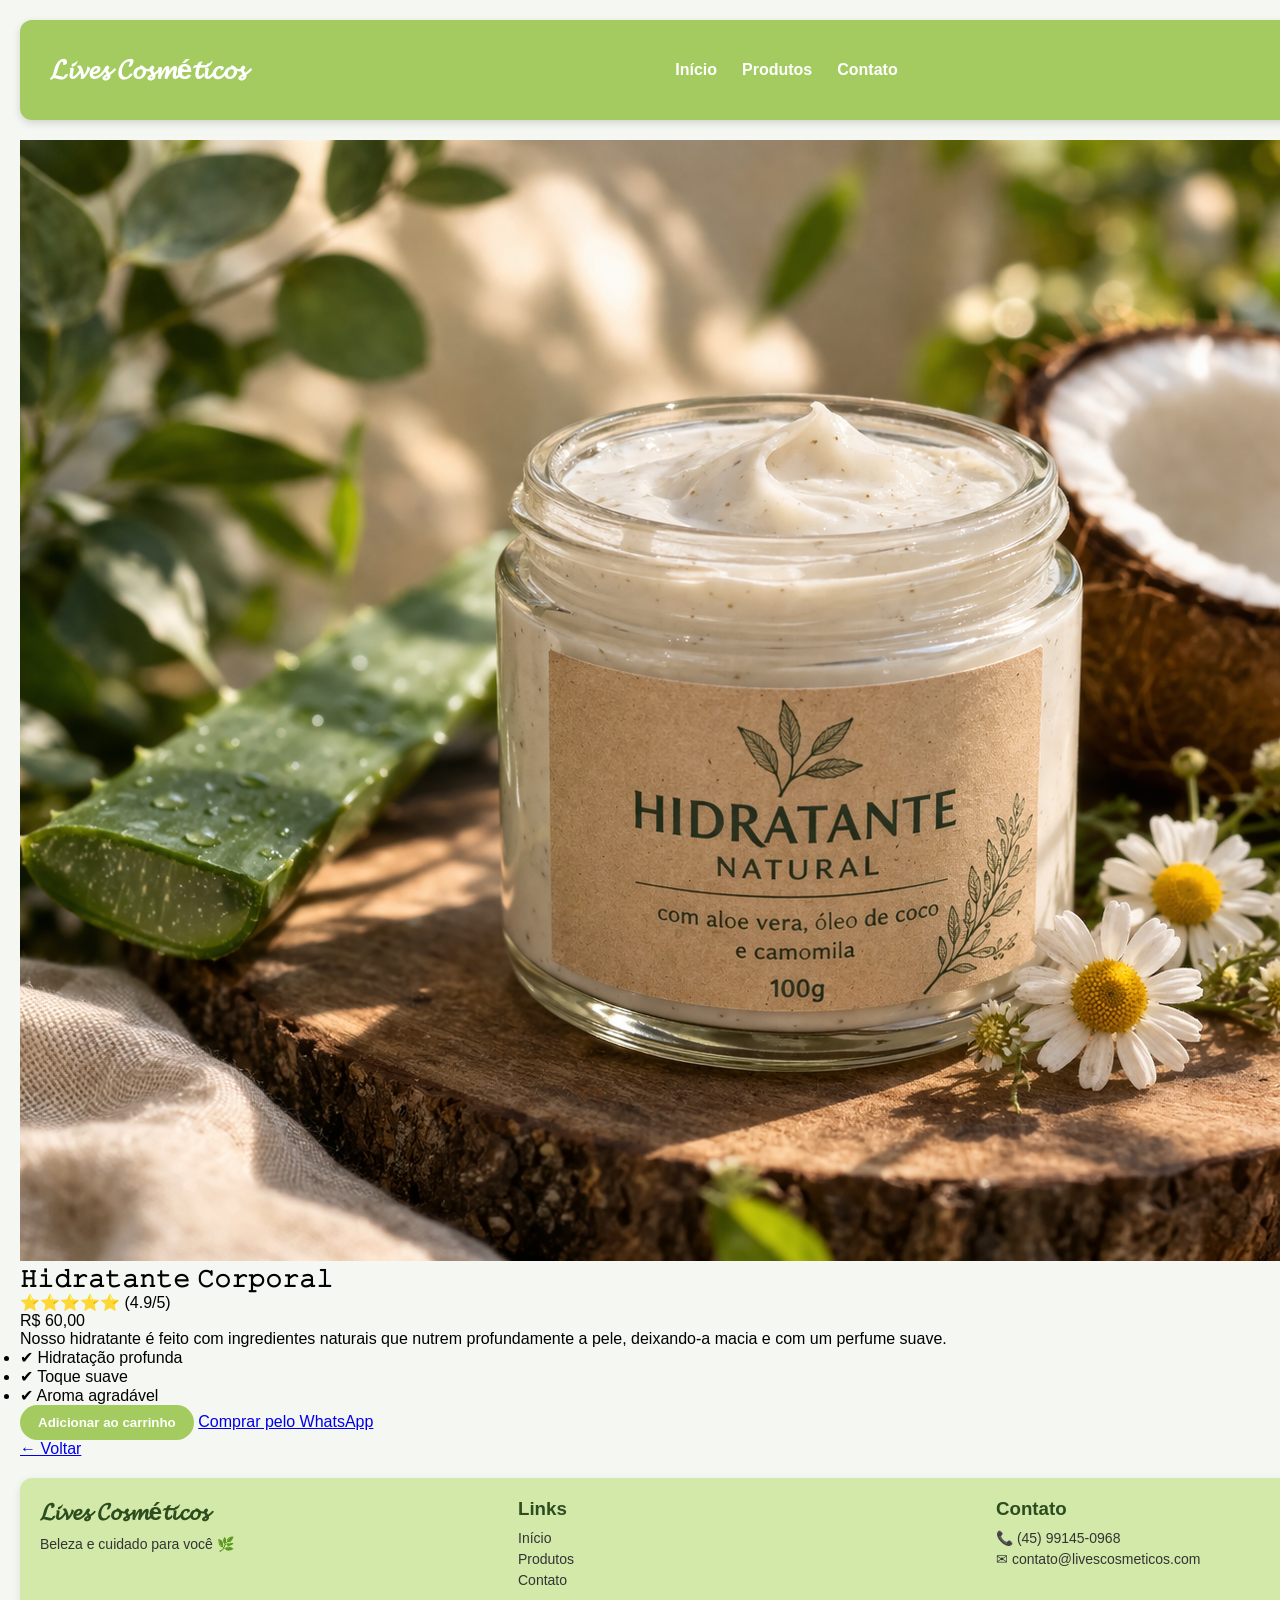
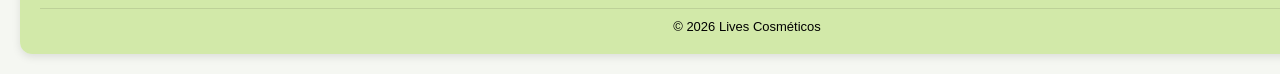
==== hidratante.html @ 3801f301 "Add files via upload" ====
<!DOCTYPE html>
<html lang="pt-br">
<head>
<meta charset="UTF-8">
<meta name="viewport" content="width=device-width, initial-scale=1.0">
<title> | Lives Cosméticos</title>
<link rel="stylesheet" href="style.css">
</head>

<body>

<header class="haha0">
  <h1 class="logo">𝓛𝓲𝓿𝓮𝓼 𝓒𝓸𝓼𝓶é𝓽𝓲𝓬𝓸𝓼</h1>

  <nav class="menu">
    <a href="index.html">Início</a>
    <a href="#">Produtos</a>
    <a href="#">Contato</a>
  </nav>

  <div class="carrinho">
    🛒 <span id="contador">0</span> itens
    <br>
    Total: <span id="total">R$ 0,00</span>
    <br>
    <button onclick="finalizarCompra()" class="finalizar">
      Finalizar
    </button>
  </div>
</header>

<main class="produto-page">

  <div class="produto-img">
    <img src="imagen/hidratante.png" alt="hidratante>
  </div>

  <div class="produto-info">
    <h2>𝙷𝚒𝚍𝚛𝚊𝚝𝚊𝚗𝚝𝚎 𝙲𝚘𝚛𝚙𝚘𝚛𝚊𝚕</h2>

    <div class="avaliacao">
      ⭐⭐⭐⭐⭐ <span>(4.9/5)</span>
    </div>

    <p class="preco">R$ 60,00</p>

    <p class="descricao">
      Nosso hidratante é feito com ingredientes naturais que nutrem profundamente a pele,
                deixando-a macia e com um perfume suave.
    </p>

   <ul>
                <li>✔ Hidratação profunda</li>
                <li>✔ Toque suave</li>
                <li>✔ Aroma agradável</li>
            </ul>

    <div class="acoes">

      <button class="botao"
        onclick="adicionarCarrinho('hidratante', 50)">
        Adicionar ao carrinho
      </button>

      <a href="https://wa.me/5545991450968?text=Quero%20comprar%20o%20Sabonete%20Esfoliante"
         class="whatsapp" target="_blank">
         Comprar pelo WhatsApp
      </a>

    </div>

    <a href="index.html" class="voltar">← Voltar</a>

  </div>

</main>

<footer class="haha3">
  <div class="footer-container">

    <div class="footer-section">
      <h2>𝓛𝓲𝓿𝓮𝓼 𝓒𝓸𝓼𝓶é𝓽𝓲𝓬𝓸𝓼</h2>
      <p>Beleza e cuidado para você 🌿</p>
    </div>

    <div class="footer-section">
      <h3>Links</h3>
      <a href="index.html">Início</a>
      <a href="#">Produtos</a>
      <a href="#">Contato</a>
    </div>

    <div class="footer-section">
      <h3>Contato</h3>
      <p>📞 (45) 99145-0968</p>
      <p>✉ contato@livescosmeticos.com</p>
    </div>

  </div>

  <div class="footer-bottom">
    © 2026 Lives Cosméticos
  </div>
</footer>

<script src="script.js"></script>

</body>
</html>
---- style.css ----
*{
margin:0;
padding:0;
box-sizing:border-box;
}

body{
display:grid;
grid-template-areas:
"haha0 haha0"
"haha2 haha1"
"haha3 haha3";

grid-template-rows:100px auto auto;
grid-template-columns:1fr 4fr;

gap:20px;
font-family:Arial, sans-serif;
background:#f5f7f2;
padding:20px;
}

/* HEADER */
.haha0{
grid-area:haha0;
background:rgb(163,203,95);
display:flex;
justify-content:space-between;
align-items:center;
padding:0 30px;
border-radius:12px;
box-shadow:0 3px 8px rgba(0,0,0,0.15);
}

.haha0 h1{
color:white;
font-size:28px;
}

.menu{
display:flex;
gap:25px;
}

.menu a{
text-decoration:none;
color:white;
font-weight:bold;
transition:0.3s;
}

.menu a:hover{
color:#2d4d1f;
}

.carrinho{
background:white;
padding:10px 15px;
border-radius:10px;
font-size:14px;
box-shadow:0 2px 6px rgba(0,0,0,0.1);
text-align:center;
}

.finalizar{
background:rgb(163,203,95);
color:white;
border:none;
padding:6px 12px;
border-radius:8px;
cursor:pointer;
margin-top:5px;
}

.finalizar:hover{
background:rgb(140,180,70);
}

/* MAIN */
.haha1{
grid-area:haha1;
background:rgba(187,225,122,0.6);
padding:25px;
border-radius:12px;
box-shadow:0 3px 8px rgba(0,0,0,0.1);
}

/* ASIDE */
.haha2{
grid-area:haha2;
background:rgba(187,225,122,0.6);
padding:20px;
border-radius:12px;
box-shadow:0 3px 8px rgba(0,0,0,0.1);
display:flex;
flex-direction:column;
align-items:center;
}

.haha2 h2{
margin-bottom:15px;
font-size:22px;
color:#222;
}

.beneficios{
list-style:none;
width:100%;
}

.beneficios li{
background:white;
color:#333;
padding:12px;
margin-bottom:12px;
border-radius:10px;
font-size:16px;
box-shadow:0 2px 5px rgba(0,0,0,0.1);
}

.promo{
background:white;
color:#333;
padding:15px;
border-radius:15px;
text-align:center;
font-weight:bold;
margin-top:15px;
box-shadow:0 2px 6px rgba(0,0,0,0.1);
}

.promo img{
width:180px;
display:block;
margin:15px auto;
}

/* FOOTER AREA */
.haha3{
grid-area:haha3;
background:rgba(187,225,122,0.6);
padding:20px;
border-radius:12px;
box-shadow:0 3px 8px rgba(0,0,0,0.1);
}

.carrinho-page{
background:white;
padding:30px;
border-radius:15px;
margin-top:20px;
}

.item-carrinho{
background:#f5f5f5;
padding:10px;
border-radius:10px;
margin-bottom:10px;
}

.resumo{
margin-top:20px;
text-align:center;
}


.produto{
display:flex;
flex-wrap:wrap;
gap:20px;
margin-top:20px;
}

.divv{
background:white;
border-radius:15px;
box-shadow:0 3px 8px rgba(0,0,0,0.1);
padding:20px;
width:180px;
text-align:center;
transition: transform 0.25s, box-shadow 0.25s;
}

.divv img{
width:100%;
border-radius:12px;
margin-bottom:10px;
}

.divv h3{
margin:10px 0 5px;
font-size:16px;
}

.divv p{
font-weight:bold;
margin-bottom:10px;
}

.divv:hover{
transform:translateY(-6px);
box-shadow:0 6px 14px rgba(0,0,0,0.15);
}

.botao{
background:rgb(163,203,95);
color:white;
border:none;
padding:10px 18px;
border-radius:25px;
cursor:pointer;
font-weight:bold;
transition:background 0.3s;
}

.botao:hover{
background:rgb(140,180,70);
}

/* FOOTER */
.footer-container{
display:grid;
grid-template-columns:repeat(auto-fit, minmax(180px,1fr));
gap:20px;
}

.footer-section h2,
.footer-section h3{
color:#2d4d1f;
margin-bottom:10px;
}

.footer-section p,
.footer-section a{
display:block;
color:#333;
font-size:14px;
text-decoration:none;
margin-bottom:5px;
}

.footer-section a{
transition:0.3s;
}

.footer-section a:hover{
color:rgb(163,203,95);
}

.footer-bottom{
text-align:center;
margin-top:15px;
padding-top:10px;
border-top:1px solid rgba(0,0,0,0.1);
font-size:13px;
}

/* TABLET */
@media (max-width:900px){

body{
grid-template-areas:
"haha0"
"haha1"
"haha2"
"haha3";

grid-template-columns:1fr;
}

.divv{
width:45%;
}

}

/* CELULAR */
@media (max-width:600px){

body{
padding:10px;
gap:10px;
}

.haha0{
flex-direction:column;
gap:10px;
height:auto;
padding:15px;
text-align:center;
}

.menu{
flex-wrap:wrap;
justify-content:center;
gap:10px;
}

.carrinho{
width:100%;
}

.produto{
justify-content:center;
}

.divv{
width:100%;
}

.promo img{
width:130px;
}

.footer-container{
grid-template-columns:1fr;
text-align:center;
}

}
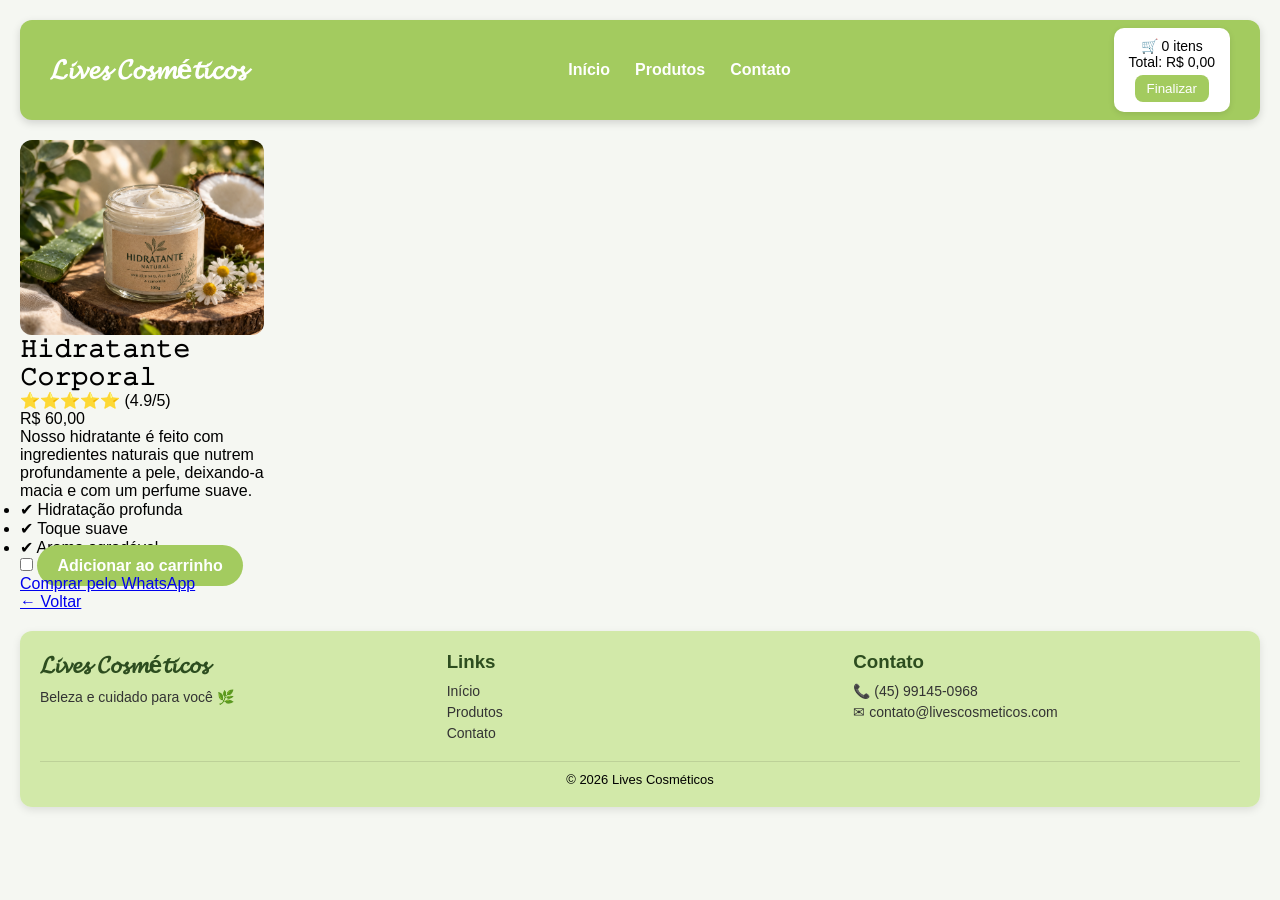
==== commit 476cb8e4: "Add files via upload" ====
--- a/hidratante.html
+++ b/hidratante.html
@@ -32,7 +32,7 @@
 <main class="produto-page">
 
   <div class="produto-img">
-    <img src="imagen/hidratante.png" alt="hidratante>
+    <img src="imagen/hidratante.png" alt="hidratante">
   </div>
 
   <div class="produto-info">
@@ -57,10 +57,11 @@
 
     <div class="acoes">
 
-      <button class="botao"
-        onclick="adicionarCarrinho('hidratante', 50)">
-        Adicionar ao carrinho
-      </button>
+     <input type="checkbox" id="add1">
+<label for="add1" class="botao">Adicionar ao carrinho</label>
+
+<p class="msg">Produto adicionado!</p>
+
 
       <a href="https://wa.me/5545991450968?text=Quero%20comprar%20o%20Sabonete%20Esfoliante"
          class="whatsapp" target="_blank">
--- a/style.css
+++ b/style.css
@@ -1,8 +1,10 @@
+
 *{
 margin:0;
 padding:0;
 box-sizing:border-box;
 }
+
 
 body{
 display:grid;
@@ -171,6 +173,14 @@
 margin-top:20px;
 }
 
+.produto-img img{
+width:100%;
+max-width:300px;
+border-radius:12px;
+display:block;
+margin:auto;
+}
+
 .divv{
 background:white;
 border-radius:15px;
@@ -202,7 +212,7 @@
 box-shadow:0 6px 14px rgba(0,0,0,0.15);
 }
 
-.botao{
+.btn{
 background:rgb(163,203,95);
 color:white;
 border:none;
@@ -210,12 +220,42 @@
 border-radius:25px;
 cursor:pointer;
 font-weight:bold;
-transition:background 0.3s;
+transition:0.3s;
+display:inline-block;
+}
+
+.botao{
+background:rgb(163,203,95);
+color:white;
+border:none;
+padding:12px 20px;
+border-radius:25px;
+cursor:pointer;
+font-weight:bold;
+transition:0.3s;
 }
 
 .botao:hover{
 background:rgb(140,180,70);
-}
+transform:scale(1.05);
+}
+
+.btn:hover{
+background:rgb(140,180,70);
+}
+
+
+
+.msg{
+display:none;
+color:green;
+margin-top:10px;
+}
+
+#add1:checked ~ .msg{
+display:block;
+}
+
 
 /* FOOTER */
 .footer-container{
